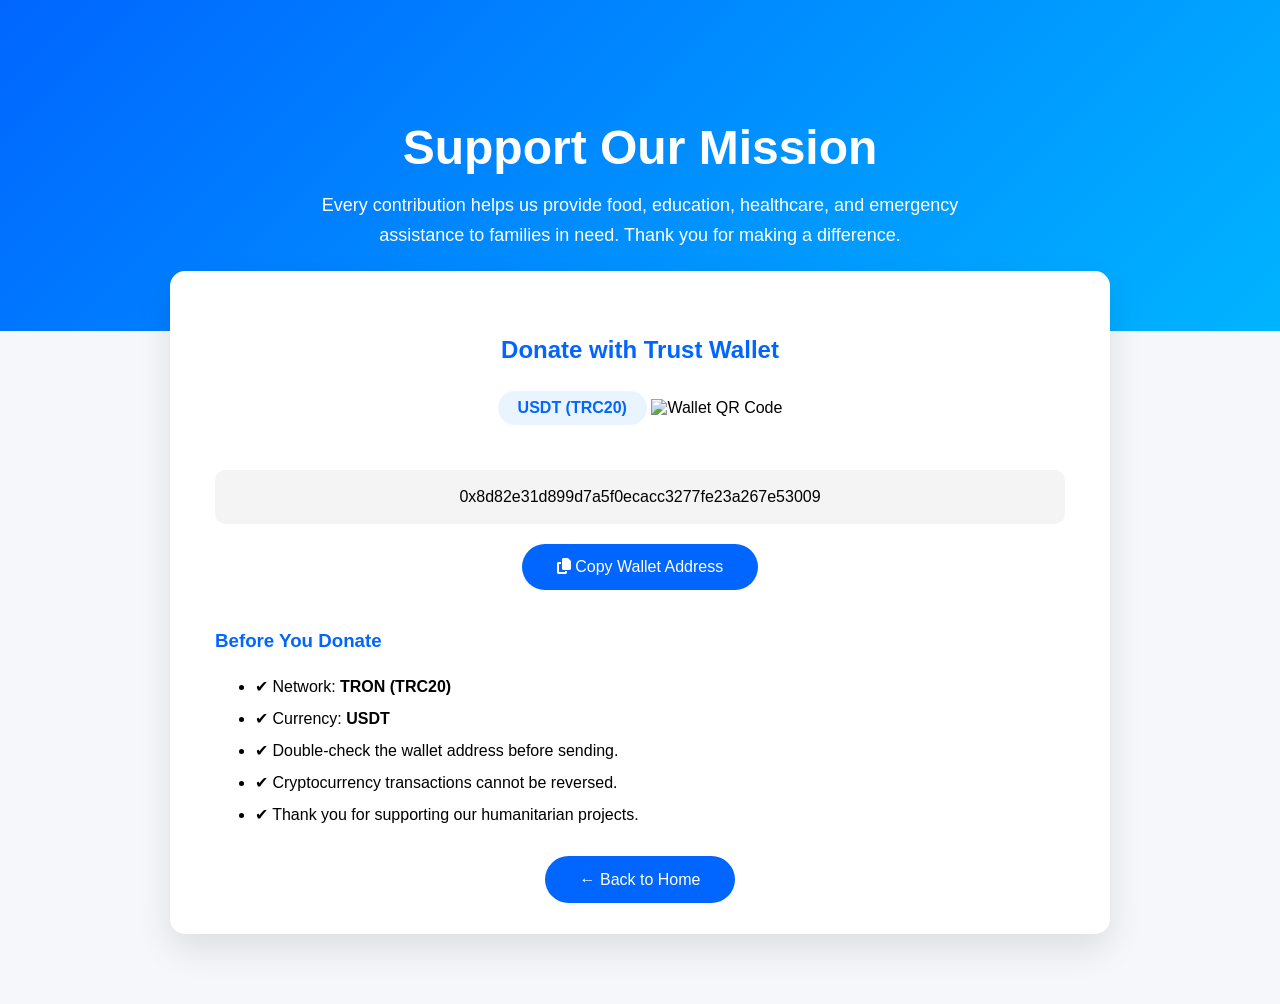
==== donate.html @ 2dcc5fa6 "Create donate.html" ====
<!DOCTYPE html>
<html lang="en">
<head>
<meta charset="UTF-8">
<meta name="viewport" content="width=device-width, initial-scale=1.0">
<title>Donate | Hope Foundation</title>

<link rel="stylesheet" href="css/style.css">
<link rel="stylesheet" href="https://cdnjs.cloudflare.com/ajax/libs/font-awesome/6.5.2/css/all.min.css">

<style>
body{
    margin:0;
    font-family:Arial,Helvetica,sans-serif;
    background:#f5f7fa;
}

.donate-header{
    background:linear-gradient(135deg,#0066ff,#00b4ff);
    color:white;
    text-align:center;
    padding:80px 20px;
}

.donate-header h1{
    font-size:48px;
    margin-bottom:15px;
}

.donate-header p{
    max-width:700px;
    margin:auto;
    font-size:18px;
    line-height:1.7;
}

.donation-box{
    max-width:850px;
    background:white;
    margin:-60px auto 70px;
    border-radius:15px;
    padding:45px;
    box-shadow:0 15px 35px rgba(0,0,0,.1);
}

.wallet-card{
    text-align:center;
}

.wallet-card img{
    width:220px;
    margin:25px 0;
}

.wallet-card h2{
    color:#0066ff;
    margin-bottom:10px;
}

.network{
    display:inline-block;
    padding:8px 20px;
    background:#eaf4ff;
    color:#0066ff;
    border-radius:30px;
    font-weight:bold;
    margin-bottom:25px;
}

.wallet-address{
    background:#f4f4f4;
    padding:18px;
    border-radius:10px;
    word-break:break-all;
    font-size:16px;
    margin:20px 0;
}

.copy-btn{
    background:#0066ff;
    color:white;
    border:none;
    padding:14px 35px;
    border-radius:40px;
    cursor:pointer;
    font-size:16px;
    transition:.3s;
}

.copy-btn:hover{
    background:#004dcc;
}

.info{
    margin-top:40px;
}

.info h3{
    color:#0066ff;
}

.info ul{
    line-height:2;
}

.back-home{
    text-align:center;
    margin-top:40px;
}

.back-home a{
    text-decoration:none;
    color:white;
    background:#0066ff;
    padding:15px 35px;
    border-radius:40px;
}

@media(max-width:768px){

.donate-header h1{
    font-size:34px;
}

.donation-box{
    margin:20px;
    padding:25px;
}
}
</style>

</head>
<body>

<section class="donate-header">

<h1>Support Our Mission</h1>

<p>
Every contribution helps us provide food, education,
healthcare, and emergency assistance to families in need.
Thank you for making a difference.
</p>

</section>

<section class="donation-box">

<div class="wallet-card">

<h2>Donate with Trust Wallet</h2>

<div class="network">
USDT (TRC20)
</div>

<!-- Sample QR Code -->
<img src="https://api.qrserver.com/v1/create-qr-code/?size=220x220&data=TKFakeWallet123456789ABCDEFGHJKLMN987654321"
alt="Wallet QR Code">

<div class="wallet-address" id="wallet">

0x8d82e31d899d7a5f0ecacc3277fe23a267e53009

</div>

<button class="copy-btn" onclick="copyWallet()">
<i class="fa-solid fa-copy"></i>
Copy Wallet Address
</button>

</div>

<div class="info">

<h3>Before You Donate</h3>

<ul>
<li>✔ Network: <strong>TRON (TRC20)</strong></li>

<li>✔ Currency: <strong>USDT</strong></li>

<li>✔ Double-check the wallet address before sending.</li>

<li>✔ Cryptocurrency transactions cannot be reversed.</li>

<li>✔ Thank you for supporting our humanitarian projects.</li>

</ul>

</div>

<div class="back-home">
<a href="index.html">← Back to Home</a>
</div>

</section>

<script>
function copyWallet(){

const wallet=document.getElementById("wallet").innerText;

navigator.clipboard.writeText(wallet);

alert("Wallet address copied!");
}
</script>

</body>
</html>
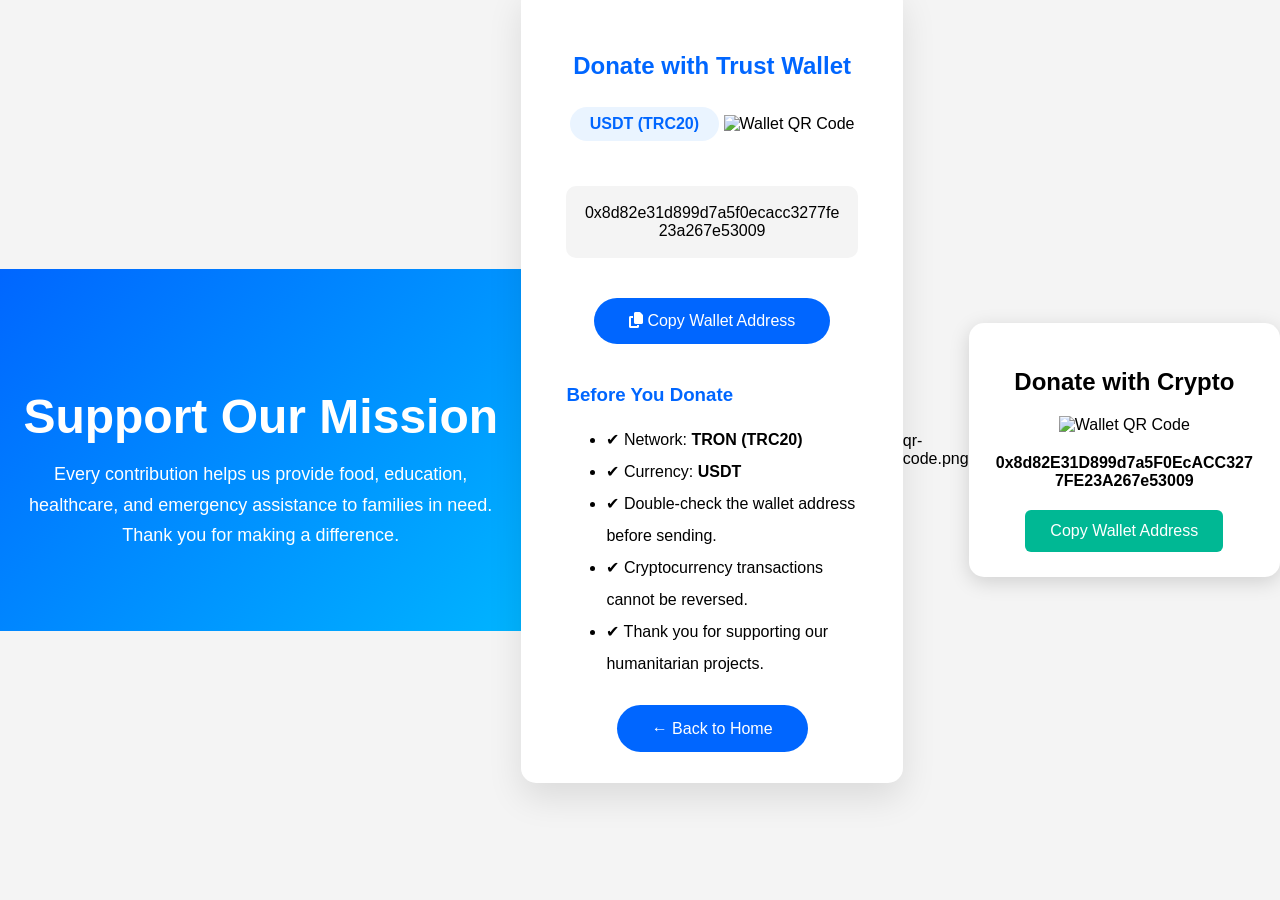
==== commit 783cebff: "Add crypto donation page with QR code and wallet" ====
--- a/donate.html
+++ b/donate.html
@@ -155,7 +155,7 @@
 </div>
 
 <!-- Sample QR Code -->
-<img src="https://api.qrserver.com/v1/create-qr-code/?size=220x220&data=TKFakeWallet123456789ABCDEFGHJKLMN987654321"
+<img src="https://chatgpt.com/backend-api/estuary/content?id=file_00000000e0f071f4955cd9f696a2e088&ts=495137&p=fs&cid=1&sig=ca7523d4a63b0d9e26822d9995cb64365d258c53676156d4fd48ef72e93ad37b&v=0size=220x220&data=0x8d82E31D899d7a5F0EcACC3277FE23A267e53009"
 alt="Wallet QR Code">
 
 <div class="wallet-address" id="wallet">
@@ -209,3 +209,89 @@
 
 </body>
 </html>
+
+qr-code.png
+<!DOCTYPE html>
+<html lang="en">
+<head>
+<meta charset="UTF-8">
+<meta name="viewport" content="width=device-width, initial-scale=1.0">
+<title>Crypto Donation</title>
+
+<style>
+body{
+    margin:0;
+    display:flex;
+    justify-content:center;
+    align-items:center;
+    height:100vh;
+    background:#f4f4f4;
+    font-family:Arial,sans-serif;
+}
+
+.card{
+    width:380px;
+    background:#fff;
+    border-radius:15px;
+    padding:25px;
+    text-align:center;
+    box-shadow:0 5px 20px rgba(0,0,0,.15);
+}
+
+.card img{
+    width:280px;
+    height:280px;
+}
+
+.wallet{
+    margin-top:20px;
+    font-size:16px;
+    word-break:break-all;
+    font-weight:bold;
+}
+
+button{
+    margin-top:20px;
+    padding:12px 25px;
+    background:#00b894;
+    color:#fff;
+    border:none;
+    border-radius:6px;
+    cursor:pointer;
+    font-size:16px;
+}
+
+button:hover{
+    background:#019870;
+}
+</style>
+</head>
+
+<body>
+
+<div class="card">
+
+<h2>Donate with Crypto</h2>
+
+<img src="qr-code.png" alt="Wallet QR Code">
+
+<div class="wallet" id="wallet">
+0x8d82E31D899d7a5F0EcACC3277FE23A267e53009
+</div>
+
+<button onclick="copyWallet()">Copy Wallet Address</button>
+
+</div>
+
+<script>
+function copyWallet(){
+    const wallet=document.getElementById("wallet").innerText;
+
+    navigator.clipboard.writeText(wallet);
+
+    alert("Wallet Address Copied!");
+}
+</script>
+
+</body>
+</html>
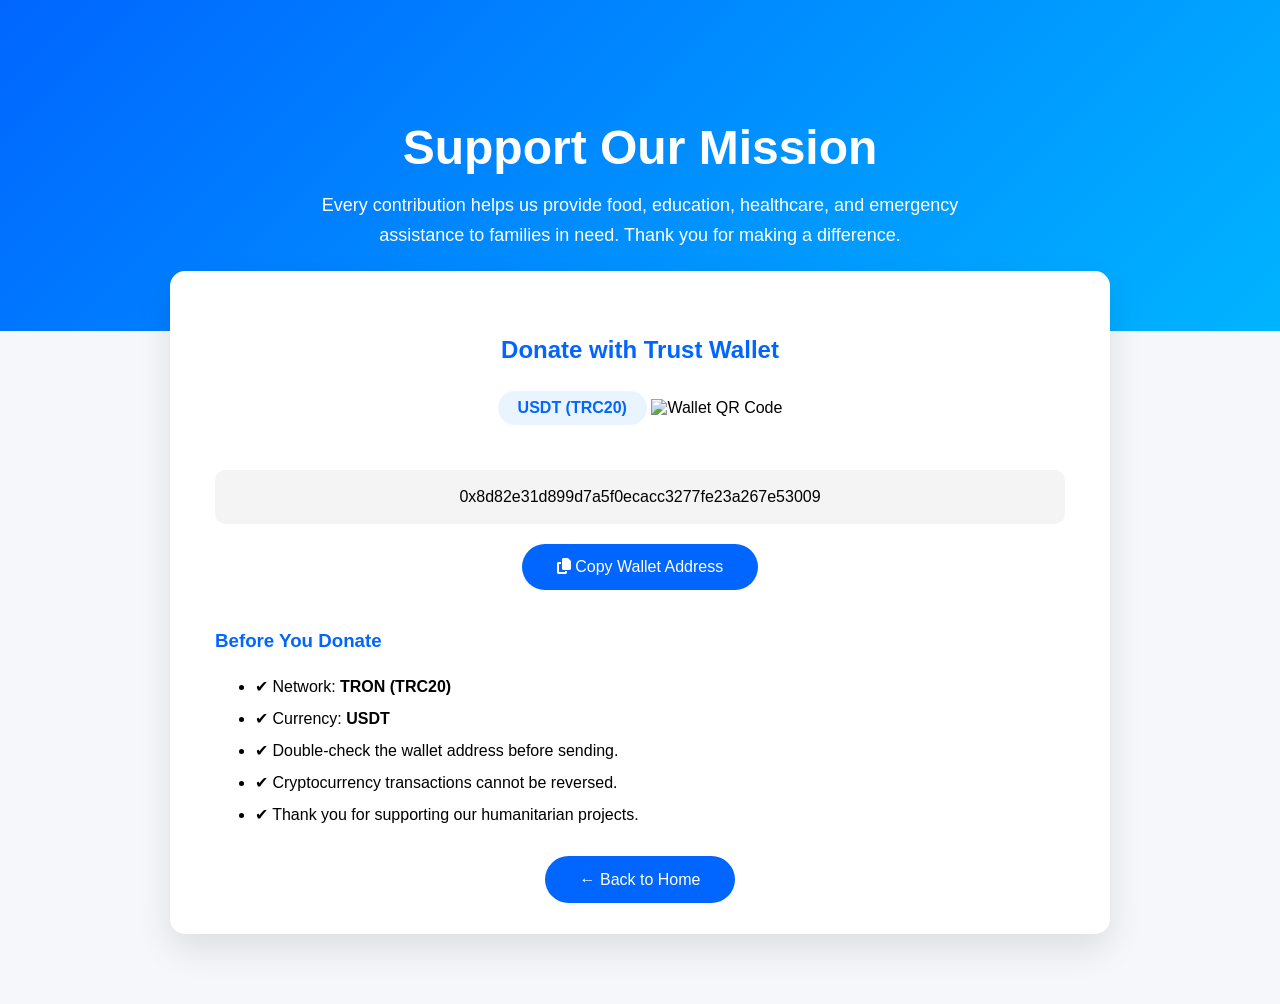
==== commit 8f0f65ba: "Delete donate.html and its contents Removed the entire content of donate.html including styles, stru" ====
--- a/donate.html
+++ b/donate.html
@@ -209,89 +209,3 @@
 
 </body>
 </html>
-
-qr-code.png
-<!DOCTYPE html>
-<html lang="en">
-<head>
-<meta charset="UTF-8">
-<meta name="viewport" content="width=device-width, initial-scale=1.0">
-<title>Crypto Donation</title>
-
-<style>
-body{
-    margin:0;
-    display:flex;
-    justify-content:center;
-    align-items:center;
-    height:100vh;
-    background:#f4f4f4;
-    font-family:Arial,sans-serif;
-}
-
-.card{
-    width:380px;
-    background:#fff;
-    border-radius:15px;
-    padding:25px;
-    text-align:center;
-    box-shadow:0 5px 20px rgba(0,0,0,.15);
-}
-
-.card img{
-    width:280px;
-    height:280px;
-}
-
-.wallet{
-    margin-top:20px;
-    font-size:16px;
-    word-break:break-all;
-    font-weight:bold;
-}
-
-button{
-    margin-top:20px;
-    padding:12px 25px;
-    background:#00b894;
-    color:#fff;
-    border:none;
-    border-radius:6px;
-    cursor:pointer;
-    font-size:16px;
-}
-
-button:hover{
-    background:#019870;
-}
-</style>
-</head>
-
-<body>
-
-<div class="card">
-
-<h2>Donate with Crypto</h2>
-
-<img src="qr-code.png" alt="Wallet QR Code">
-
-<div class="wallet" id="wallet">
-0x8d82E31D899d7a5F0EcACC3277FE23A267e53009
-</div>
-
-<button onclick="copyWallet()">Copy Wallet Address</button>
-
-</div>
-
-<script>
-function copyWallet(){
-    const wallet=document.getElementById("wallet").innerText;
-
-    navigator.clipboard.writeText(wallet);
-
-    alert("Wallet Address Copied!");
-}
-</script>
-
-</body>
-</html>
